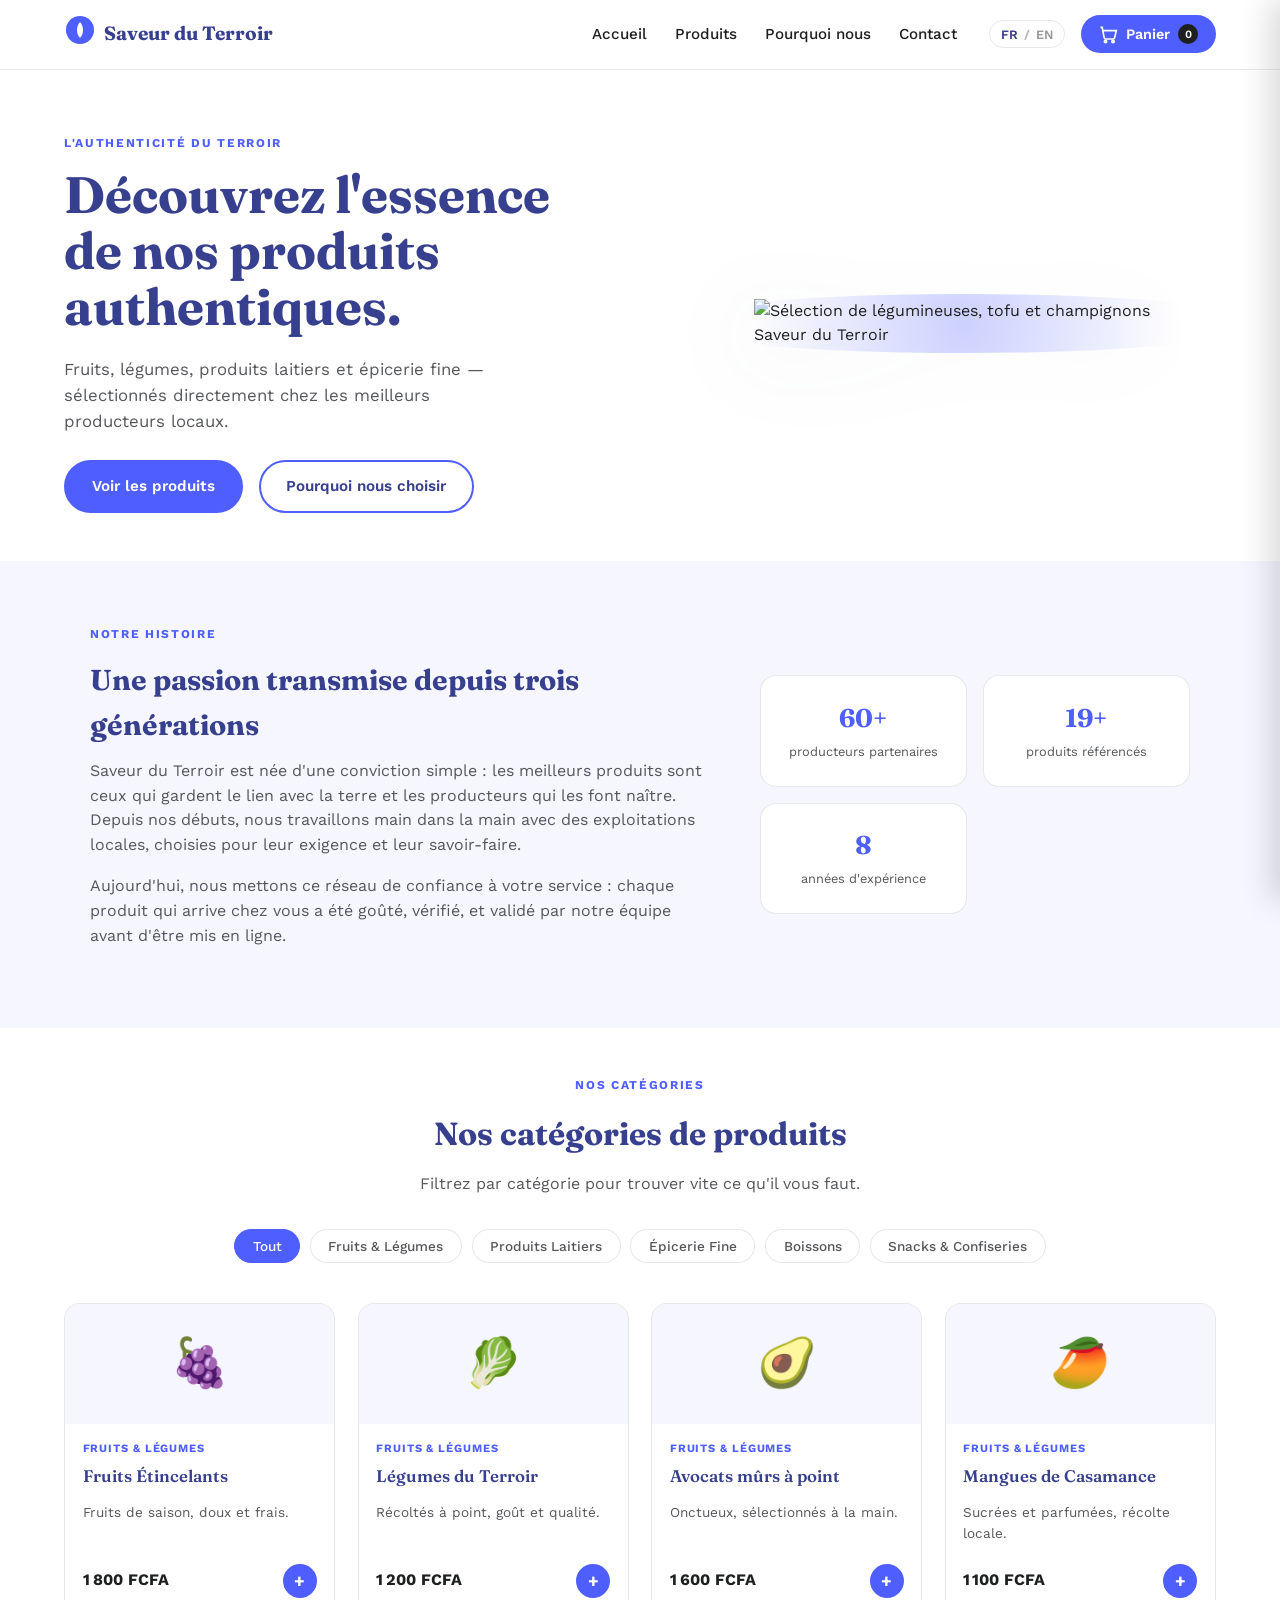
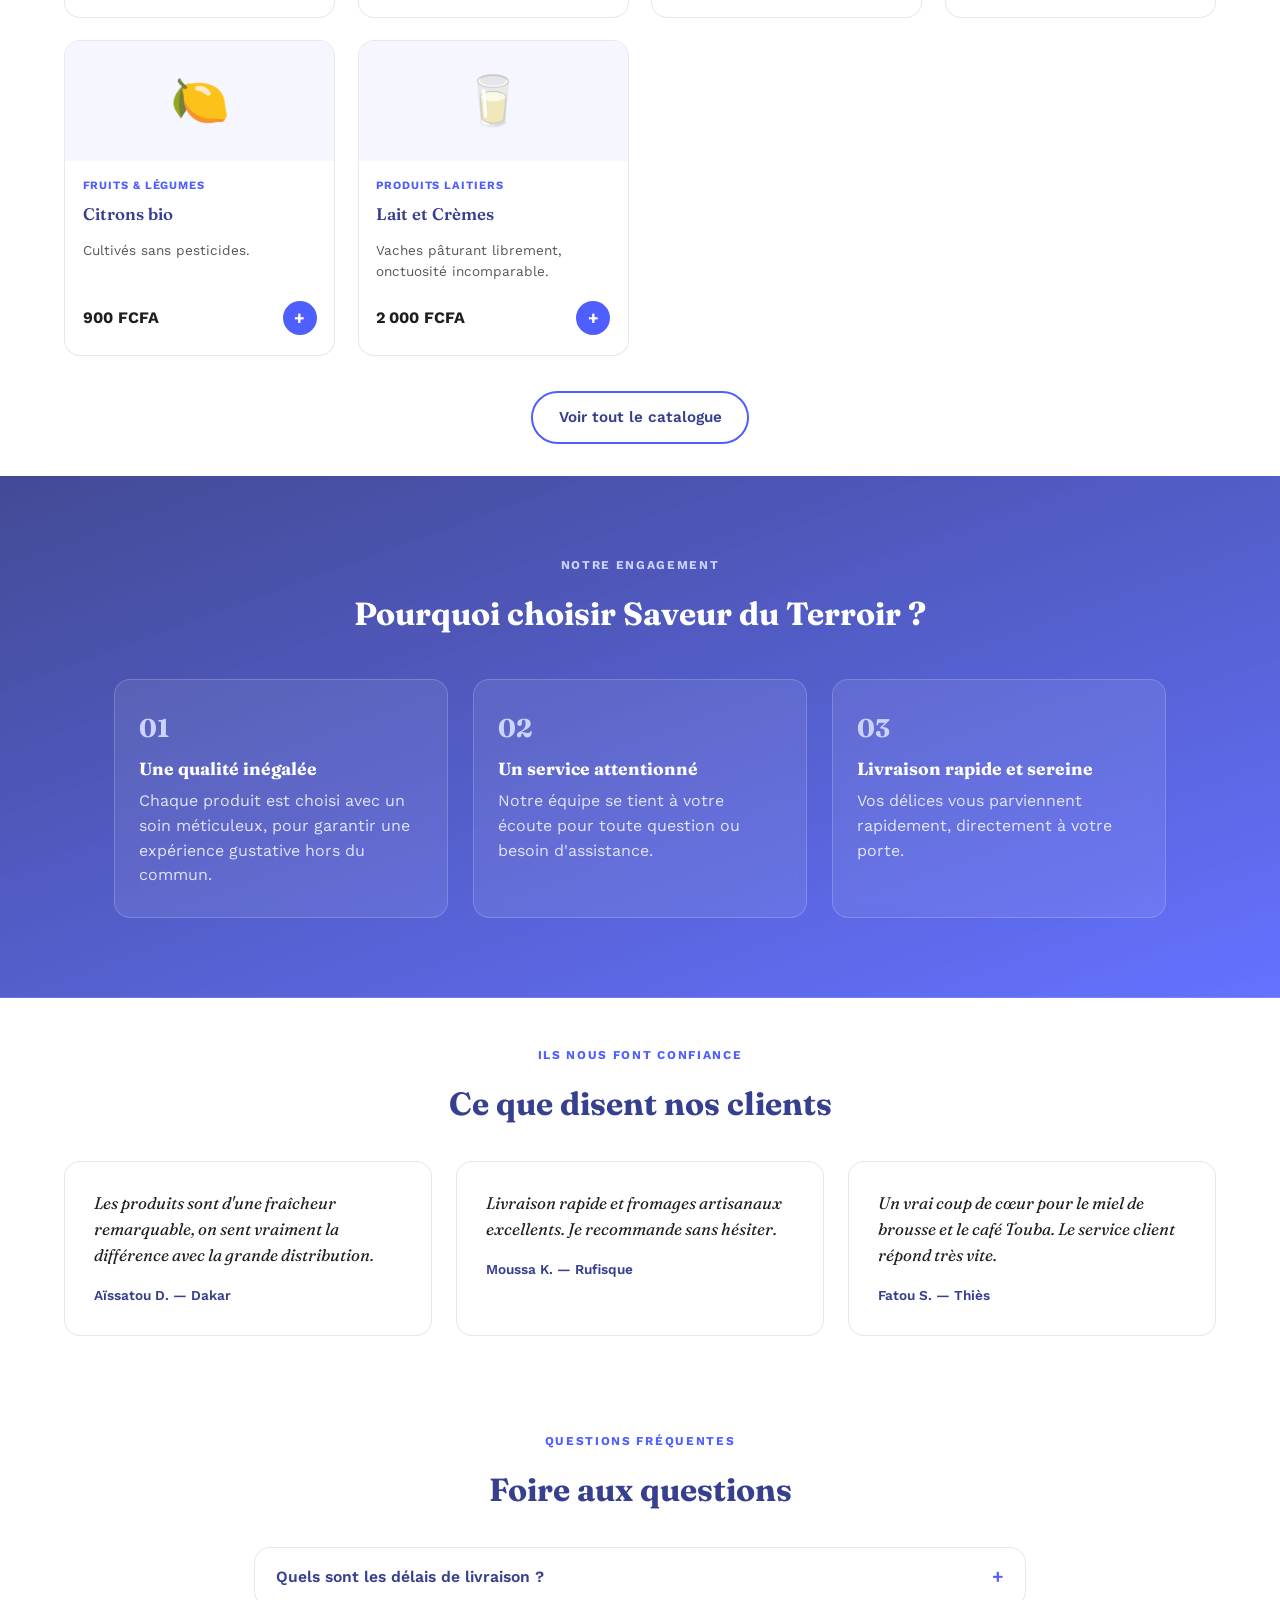
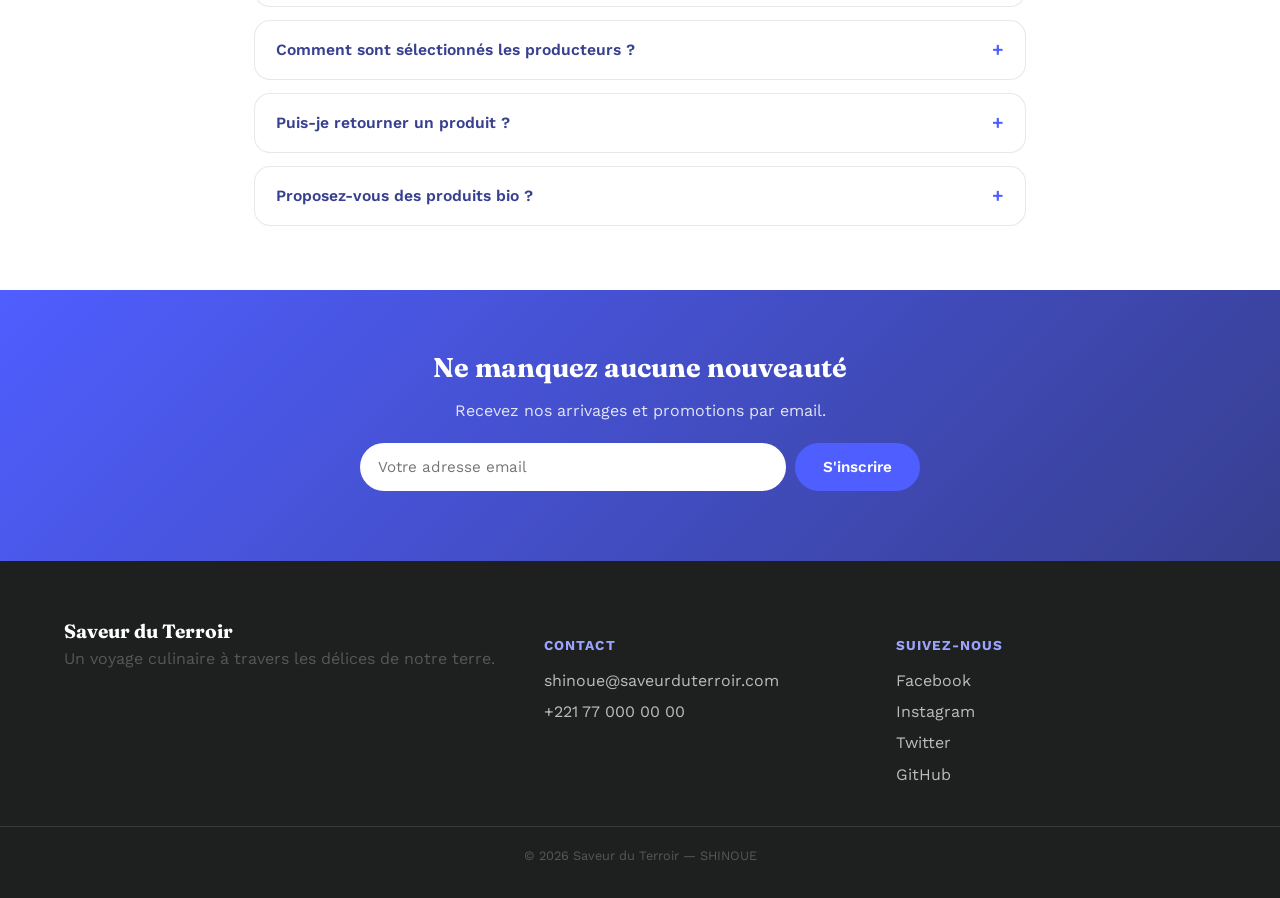
==== index.html @ abf0537a "Add files via upload" ====
<!DOCTYPE html>
<html lang="fr" data-lang="fr">
<head>
<meta charset="UTF-8">
<meta name="viewport" content="width=device-width, initial-scale=1.0">
<title>Saveur du Terroir — Épicerie fine en ligne</title>
<meta name="description" content="Saveur du Terroir : fruits, légumes, produits laitiers et épicerie fine, directement des producteurs locaux.">
<link rel="preconnect" href="https://fonts.googleapis.com">
<link href="https://fonts.googleapis.com/css2?family=Fraunces:ital,opsz,wght@0,9..144,400;0,9..144,600;0,9..144,700;0,9..144,900;1,9..144,500&family=Work+Sans:wght@400;500;600;700&display=swap" rel="stylesheet">
<link rel="stylesheet" href="style.css">
</head>
<body>

<!-- ============ HEADER ============ -->
<header class="site-header" id="siteHeader">
  <div class="header-inner">
    <a href="index.html#top" class="logo">
      <span class="logo-mark" aria-hidden="true">
        <svg viewBox="0 0 48 48" width="32" height="32">
          <circle cx="24" cy="24" r="21" fill="var(--color-primary)"/>
          <path d="M24 12 C30 18 30 30 24 36 C18 30 18 18 24 12 Z" fill="#fff"/>
        </svg>
      </span>
      <span class="logo-text">Saveur du Terroir</span>
    </a>

    <nav class="main-nav" aria-label="Navigation principale">
      <a href="index.html#top" data-i18n="nav.home">Accueil</a>
      <a href="produits.html" data-i18n="nav.products">Produits</a>
      <a href="index.html#pourquoi" data-i18n="nav.why">Pourquoi nous</a>
      <a href="contact.html" data-i18n="nav.contact">Contact</a>
    </nav>

    <div class="header-actions">
      <button class="lang-toggle" id="langToggle" aria-label="Changer de langue">
        <span class="lang-option is-active" data-lang-btn="fr">FR</span>
        <span class="lang-sep">/</span>
        <span class="lang-option" data-lang-btn="en">EN</span>
      </button>
      <button class="cart-button" id="cartButton" aria-haspopup="dialog" aria-controls="cartDrawer">
        <svg viewBox="0 0 24 24" width="20" height="20" fill="none" stroke="currentColor" stroke-width="2">
          <path d="M3 4h2l2.4 12.4a2 2 0 0 0 2 1.6h8.6a2 2 0 0 0 2-1.6L22 8H6"/>
          <circle cx="9" cy="21" r="1.4"/>
          <circle cx="18" cy="21" r="1.4"/>
        </svg>
        <span data-i18n="nav.cart">Panier</span>
        <span class="cart-count" id="cartCount">0</span>
      </button>
    </div>
  </div>
</header>

<!-- ============ HERO ============ -->
<section class="hero" id="top">
  <div class="hero-inner">
    <p class="eyebrow reveal" data-i18n="hero.eyebrow">L'authenticité du terroir</p>
    <h1 class="reveal" data-i18n="hero.title">Découvrez l'essence<br>de nos produits authentiques.</h1>
    <p class="hero-sub reveal" data-i18n="hero.sub">
      Fruits, légumes, produits laitiers et épicerie fine — sélectionnés directement chez les meilleurs producteurs locaux.
    </p>
    <div class="hero-cta reveal">
      <a href="#produits" class="btn btn--primary" data-i18n="hero.cta1">Voir les produits</a>
      <a href="#pourquoi" class="btn btn--ghost" data-i18n="hero.cta2">Pourquoi nous choisir</a>
    </div>
  </div>
  <div class="hero-visual reveal">
    <div class="hero-visual-glow" aria-hidden="true"></div>
    <img src="assets/hero-bg.png" alt="Sélection de légumineuses, tofu et champignons Saveur du Terroir" class="hero-img">
  </div>
</section>

<!-- ============ ABOUT / NOTRE HISTOIRE ============ -->
<section class="about-section">
  <div class="about-inner">
    <div class="about-text reveal">
      <p class="eyebrow" data-i18n="about.eyebrow">Notre histoire</p>
      <h2 data-i18n="about.title">Une passion transmise depuis trois générations</h2>
      <p data-i18n="about.body1">Saveur du Terroir est née d'une conviction simple : les meilleurs produits sont ceux qui gardent le lien avec la terre et les producteurs qui les font naître.</p>
      <p data-i18n="about.body2">Aujourd'hui, nous mettons ce réseau de confiance à votre service : chaque produit qui arrive chez vous a été goûté, vérifié, et validé par notre équipe.</p>
    </div>
    <div class="about-stats reveal">
      <div class="stat-card"><strong>60+</strong><span data-i18n="about.stat1">producteurs partenaires</span></div>
      <div class="stat-card"><strong>19+</strong><span data-i18n="about.stat2">produits référencés</span></div>
      <div class="stat-card"><strong>8</strong><span data-i18n="about.stat3">années d'expérience</span></div>
    </div>
  </div>
</section>

<!-- ============ CATEGORIES / PRODUCTS (aperçu) ============ -->
<section class="products-section" id="produits">
  <div class="section-head reveal">
    <p class="eyebrow" data-i18n="products.eyebrow">Nos catégories</p>
    <h2 data-i18n="products.title">Nos catégories de produits</h2>
    <p data-i18n="products.sub">Filtrez par catégorie pour trouver vite ce qu'il vous faut.</p>
  </div>

  <div class="category-filters reveal" id="categoryFilters" role="tablist" aria-label="Filtrer par catégorie">
    <!-- injected by script.js -->
  </div>

  <div class="product-grid" id="productGrid" data-limit="6">
    <!-- injected by script.js -->
  </div>

  <div class="view-all-wrap reveal">
    <a href="produits.html" class="btn btn--ghost" data-i18n="products.viewall">Voir tout le catalogue</a>
  </div>
</section>

<!-- ============ WHY US (bg image band) ============ -->
<section class="why-section" id="pourquoi">
  <div class="why-overlay"></div>
  <div class="why-inner">
    <p class="eyebrow reveal" data-i18n="why.eyebrow">Notre engagement</p>
    <h2 class="reveal" data-i18n="why.title">Pourquoi choisir Saveur du Terroir&nbsp;?</h2>
    <div class="why-grid">
      <div class="why-card reveal">
        <span class="why-num">01</span>
        <h3 data-i18n="why.card1.title">Une qualité inégalée</h3>
        <p data-i18n="why.card1.body">Chaque produit est choisi avec un soin méticuleux, pour garantir une expérience gustative hors du commun.</p>
      </div>
      <div class="why-card reveal">
        <span class="why-num">02</span>
        <h3 data-i18n="why.card2.title">Un service attentionné</h3>
        <p data-i18n="why.card2.body">Notre équipe se tient à votre écoute pour toute question ou besoin d'assistance.</p>
      </div>
      <div class="why-card reveal">
        <span class="why-num">03</span>
        <h3 data-i18n="why.card3.title">Livraison rapide et sereine</h3>
        <p data-i18n="why.card3.body">Vos délices vous parviennent rapidement, directement à votre porte.</p>
      </div>
    </div>
  </div>
</section>

<!-- ============ TESTIMONIALS ============ -->
<section class="testi-section">
  <div class="section-head reveal">
    <p class="eyebrow" data-i18n="testi.eyebrow">Ils nous font confiance</p>
    <h2 data-i18n="testi.title">Ce que disent nos clients</h2>
  </div>
  <div class="testi-grid">
    <blockquote class="testi-card reveal">
      <p data-i18n="testi.quote1">Les produits sont d'une fraîcheur remarquable, on sent vraiment la différence avec la grande distribution.</p>
      <cite data-i18n="testi.author1">Aïssatou D. — Dakar</cite>
    </blockquote>
    <blockquote class="testi-card reveal">
      <p data-i18n="testi.quote2">Livraison rapide et fromages artisanaux excellents. Je recommande sans hésiter.</p>
      <cite data-i18n="testi.author2">Moussa K. — Rufisque</cite>
    </blockquote>
    <blockquote class="testi-card reveal">
      <p data-i18n="testi.quote3">Un vrai coup de cœur pour le miel de brousse et le café Touba. Le service client répond très vite.</p>
      <cite data-i18n="testi.author3">Fatou S. — Thiès</cite>
    </blockquote>
  </div>
</section>

<!-- ============ FAQ ============ -->
<section class="faq-section">
  <div class="section-head reveal">
    <p class="eyebrow" data-i18n="faq.eyebrow">Questions fréquentes</p>
    <h2 data-i18n="faq.title">Foire aux questions</h2>
  </div>
  <div class="faq-list reveal">
    <div class="faq-item">
      <button class="faq-question"><span data-i18n="faq.q1">Quels sont les délais de livraison ?</span><span class="faq-icon">+</span></button>
      <div class="faq-answer"><p data-i18n="faq.a1">Nous livrons sous 24h à Dakar et sa banlieue, et sous 2 à 4 jours dans le reste du pays.</p></div>
    </div>
    <div class="faq-item">
      <button class="faq-question"><span data-i18n="faq.q2">Comment sont sélectionnés les producteurs ?</span><span class="faq-icon">+</span></button>
      <div class="faq-answer"><p data-i18n="faq.a2">Chaque producteur est visité et évalué par notre équipe avant intégration au catalogue.</p></div>
    </div>
    <div class="faq-item">
      <button class="faq-question"><span data-i18n="faq.q3">Puis-je retourner un produit ?</span><span class="faq-icon">+</span></button>
      <div class="faq-answer"><p data-i18n="faq.a3">Oui, tout produit non conforme ou endommagé à la livraison peut être signalé sous 24h.</p></div>
    </div>
    <div class="faq-item">
      <button class="faq-question"><span data-i18n="faq.q4">Proposez-vous des produits bio ?</span><span class="faq-icon">+</span></button>
      <div class="faq-answer"><p data-i18n="faq.a4">Une partie croissante de notre catalogue est certifiée bio ou cultivée sans pesticides.</p></div>
    </div>
  </div>
</section>

<!-- ============ NEWSLETTER ============ -->
<section class="newsletter-section reveal">
  <div class="newsletter-inner">
    <h2 data-i18n="newsletter.title">Ne manquez aucune nouveauté</h2>
    <p data-i18n="newsletter.sub">Recevez nos arrivages et promotions par email.</p>
    <form class="newsletter-form" id="newsletterForm">
      <input type="email" required placeholder="Votre adresse email" data-i18n-placeholder="newsletter.placeholder">
      <button type="submit" class="btn btn--primary" data-i18n="newsletter.btn">S'inscrire</button>
    </form>
    <p class="form-msg" id="newsletterMsg"></p>
  </div>
</section>

<!-- ============ FOOTER ============ -->
<footer class="site-footer" id="contact">
  <div class="footer-inner">
    <div class="footer-brand">
      <span class="logo-text">Saveur du Terroir</span>
      <p data-i18n="footer.tagline">Un voyage culinaire à travers les délices de notre terre.</p>
    </div>
    <div class="footer-col">
      <h4 data-i18n="footer.contact">Contact</h4>
      <p>shinoue@saveurduterroir.com</p>
      <p>+221 77 000 00 00</p>
    </div>
    <div class="footer-col">
      <h4 data-i18n="footer.follow">Suivez-nous</h4>
      <p><a href="#">Facebook</a></p>
      <p><a href="#">Instagram</a></p>
      <p><a href="#">Twitter</a></p>
      <p><a href="https://github.com/" target="_blank" rel="noopener">GitHub</a></p>
    </div>
  </div>
  <div class="footer-bottom">
    <p>© 2026 Saveur du Terroir — <span> SHINOUE</span></p>
  </div>
</footer>

<!-- ============ CART DRAWER ============ -->
<div class="drawer-overlay" id="drawerOverlay"></div>
<aside class="cart-drawer" id="cartDrawer" role="dialog" aria-label="Panier">
  <div class="cart-drawer-head">
    <h3 data-i18n="cart.title">Votre panier</h3>
    <button class="drawer-close" id="drawerClose" aria-label="Fermer">✕</button>
  </div>
  <div class="cart-items" id="cartItems">
    <!-- injected by script.js -->
  </div>
  <div class="cart-footer">
    <div class="cart-total-row">
      <span data-i18n="cart.total">Total</span>
      <strong id="cartTotal">0 FCFA</strong>
    </div>
    <button class="btn btn--primary btn--full" id="checkoutBtn" data-i18n="cart.checkout">Valider la commande</button>
  </div>
</aside>

<script src="script.js"></script>
</body>
</html>
---- style.css ----
/* =========================================================
   SAVEUR DU TERROIR — design tokens
   Palette (coolors) : https://coolors.co/ffffff-4f5eff-373f8f-1e201f
   ========================================================= */
:root{
  --color-bg:        #FFFFFF;
  --color-surface:   #F5F6FF; /* teinte claire dérivée du bleu, pour alterner les sections */
  --color-primary:   #4F5EFF; /* bleu principal */
  --color-primary-d: #373F8F; /* bleu profond */
  --color-ink:       #1E201F; /* quasi-noir, texte */
  --color-ink-soft:  #55575A;
  --color-line:      rgba(30,32,31,.10);

  --font-display: 'Fraunces', serif;
  --font-body: 'Work Sans', sans-serif;

  --radius: 16px;
  --shadow: 0 12px 32px rgba(55,63,143,.16);
  --ease: cubic-bezier(.22,.61,.36,1);
}

*{ box-sizing:border-box; }
html{ scroll-behavior:smooth; }
body{
  margin:0; font-family:var(--font-body); color:var(--color-ink);
  background:var(--color-bg); line-height:1.55; -webkit-font-smoothing:antialiased;
  overflow-x:hidden;
}
h1,h2,h3{ font-family:var(--font-display); margin:0 0 .4em; color:var(--color-primary-d); }
p{ margin:0 0 1em; color:var(--color-ink-soft); }
a{ color:inherit; }
ul,ol{ margin:0; padding:0; list-style:none; }
button{ font-family:inherit; cursor:pointer; }
img{ max-width:100%; display:block; }

.btn{
  display:inline-flex; align-items:center; justify-content:center;
  padding:.85em 1.7em; border-radius:999px; font-weight:600; text-decoration:none;
  border:2px solid transparent; font-size:.95rem;
  transition: transform .2s var(--ease), box-shadow .2s var(--ease), background .2s var(--ease);
}
.btn--primary{ background:var(--color-primary); color:#fff; }
.btn--primary:hover{ transform:translateY(-3px); box-shadow:var(--shadow); background:var(--color-primary-d); }
.btn--ghost{ border-color:var(--color-primary); color:var(--color-primary-d); }
.btn--ghost:hover{ background:var(--color-primary); color:#fff; transform:translateY(-3px); }
.btn--full{ width:100%; }

/* ---------------- scroll-reveal animation ---------------- */
.reveal{
  opacity:0; transform: translateY(28px);
  transition: opacity .7s var(--ease), transform .7s var(--ease);
}
.reveal.is-visible{ opacity:1; transform:none; }
@media (prefers-reduced-motion: reduce){
  .reveal{ opacity:1; transform:none; transition:none; }
  *{ scroll-behavior:auto !important; }
}

/* =========================== HEADER =========================== */
.site-header{
  position:sticky; top:0; z-index:40;
  background:rgba(255,255,255,.85); backdrop-filter:blur(8px);
  border-bottom:1px solid var(--color-line);
  transition: box-shadow .3s var(--ease);
}
.site-header.is-scrolled{ box-shadow:0 4px 20px rgba(30,32,31,.06); }
.header-inner{ max-width:1200px; margin:0 auto; display:flex; align-items:center; gap:2rem; padding:.9rem 1.5rem; }
.logo{ display:flex; align-items:center; gap:.5rem; text-decoration:none; }
.logo-text{ font-family:var(--font-display); font-weight:700; font-size:1.2rem; color:var(--color-primary-d); }
.main-nav{ display:flex; gap:1.75rem; margin-left:auto; }
.main-nav a{ text-decoration:none; font-weight:500; font-size:.95rem; position:relative; }
.main-nav a::after{
  content:""; position:absolute; left:0; bottom:-4px; width:0; height:2px;
  background:var(--color-primary); transition:width .25s var(--ease);
}
.main-nav a:hover::after{ width:100%; }
.header-actions{ display:flex; align-items:center; gap:1rem; }

.lang-toggle{
  display:flex; align-items:center; gap:.35rem; background:none;
  border:1px solid var(--color-line); border-radius:999px; padding:.35rem .7rem;
  font-size:.8rem; font-weight:600;
}
.lang-option{ opacity:.4; transition:opacity .2s; }
.lang-option.is-active{ opacity:1; color:var(--color-primary-d); }
.lang-sep{ opacity:.3; }

.cart-button{
  display:flex; align-items:center; gap:.5rem; background:var(--color-primary); color:#fff;
  border:none; border-radius:999px; padding:.55rem 1.1rem; font-weight:600; font-size:.9rem;
  transition: transform .2s var(--ease), background .2s var(--ease);
}
.cart-button:hover{ background:var(--color-primary-d); transform:translateY(-2px); }
.cart-count{
  background:var(--color-ink); color:#fff; border-radius:999px; min-width:20px; height:20px;
  display:flex; align-items:center; justify-content:center; font-size:.7rem; padding:0 .3rem;
  transition: transform .2s var(--ease);
}
.cart-count.bump{ transform:scale(1.35); }

/* =========================== HERO =========================== */
.hero{
  max-width:1200px; margin:0 auto;
  display:grid; grid-template-columns:1.1fr .9fr; align-items:center; gap:2rem;
  padding: 4rem 1.5rem 3rem;
}
.eyebrow{
  text-transform:uppercase; letter-spacing:.14em; font-size:.75rem; font-weight:700;
  color:var(--color-primary); margin-bottom:.9rem;
}
.hero h1{ font-size:clamp(2.1rem,4vw,3.2rem); font-weight:700; line-height:1.1; }
.hero-sub{ font-size:1.05rem; max-width:460px; }
.hero-cta{ display:flex; gap:1rem; margin-top:1.6rem; flex-wrap:wrap; }

.hero-visual{ position:relative; display:flex; align-items:center; justify-content:center; }
.hero-visual-glow{
  position:absolute; inset:-10%;
  background: radial-gradient(circle, rgba(79,94,255,.28), transparent 70%);
  border-radius:50%;
  animation: pulseGlow 5s ease-in-out infinite;
}
@keyframes pulseGlow{
  0%,100%{ transform:scale(1); opacity:.9; }
  50%{ transform:scale(1.08); opacity:1; }
}
.hero-img{
  position:relative; z-index:1; width:100%; max-width:420px;
  filter: drop-shadow(0 20px 40px rgba(55,63,143,.28));
  animation: floatImg 6s ease-in-out infinite;
}
@keyframes floatImg{
  0%,100%{ transform:translateY(0); }
  50%{ transform:translateY(-14px); }
}
@media (prefers-reduced-motion: reduce){
  .hero-visual-glow, .hero-img{ animation:none; }
}

@media (max-width:860px){
  .hero{ grid-template-columns:1fr; text-align:center; padding-top:2.5rem; }
  .hero-sub{ margin-inline:auto; }
  .hero-cta{ justify-content:center; }
  .hero-visual{ order:-1; }
  .hero-img{ max-width:260px; }
}

/* =========================== PRODUCTS =========================== */
.products-section{ max-width:1200px; margin:0 auto; padding:3rem 1.5rem 2rem; }
.section-head{ text-align:center; max-width:560px; margin:0 auto 2rem; }
.section-head h2{ font-size:2rem; }

.category-filters{ display:flex; gap:.6rem; flex-wrap:wrap; justify-content:center; margin-bottom:2.5rem; }
.category-chip{
  border:1px solid var(--color-line); background:#fff; padding:.5rem 1.1rem;
  border-radius:999px; font-size:.85rem; font-weight:500; color:var(--color-ink-soft);
  transition: background .2s var(--ease), color .2s var(--ease), transform .2s var(--ease);
}
.category-chip:hover{ transform:translateY(-2px); }
.category-chip.is-active{ background:var(--color-primary); border-color:var(--color-primary); color:#fff; }

.product-grid{ display:grid; grid-template-columns:repeat(auto-fill,minmax(230px,1fr)); gap:1.4rem; }
.product-card{
  background:#fff; border-radius:var(--radius); overflow:hidden; border:1px solid var(--color-line);
  display:flex; flex-direction:column;
  transition: transform .3s var(--ease), box-shadow .3s var(--ease);
  opacity:0; transform:translateY(24px);
  animation: cardIn .6s var(--ease) forwards;
}
@keyframes cardIn{ to{ opacity:1; transform:none; } }
.product-card:hover{ transform:translateY(-6px); box-shadow:var(--shadow); }
.product-thumb{ height:120px; display:flex; align-items:center; justify-content:center; font-size:3rem; background:var(--color-surface); }
.product-body{ padding:1rem 1.1rem 1.2rem; display:flex; flex-direction:column; gap:.4rem; flex:1; }
.product-cat{ font-size:.7rem; text-transform:uppercase; letter-spacing:.08em; color:var(--color-primary); font-weight:700; }
.product-name{ font-family:var(--font-display); font-weight:600; font-size:1.05rem; color:var(--color-primary-d); }
.product-row{ margin-top:auto; display:flex; align-items:center; justify-content:space-between; padding-top:.6rem; }
.product-price{ font-weight:700; color:var(--color-ink); }
.add-btn{
  background:var(--color-primary); border:none; border-radius:999px; width:34px; height:34px;
  font-size:1.1rem; font-weight:700; color:#fff;
  transition: transform .2s var(--ease), background .2s var(--ease);
}
.add-btn:hover{ background:var(--color-primary-d); transform:scale(1.1) rotate(90deg); }

/* =========================== WHY US (image band) =========================== */
.why-section{
  position:relative; color:#fff; overflow:hidden;
  background:
    linear-gradient(160deg, rgba(55,63,143,.94), rgba(79,94,255,.88)),
    url('assets/hero-bg.png');
  background-size: cover, 340px;
  background-position: center, center;
  background-blend-mode: normal, luminosity;
}
.why-overlay{ position:absolute; inset:0; backdrop-filter: blur(0px); }
.why-inner{ position:relative; max-width:1100px; margin:0 auto; padding:5rem 1.5rem; text-align:center; }
.why-section .eyebrow{ color:#CDD3FF; }
.why-section h2{ color:#fff; font-size:2rem; margin-bottom:2.5rem; }
.why-grid{ display:grid; grid-template-columns:repeat(3,1fr); gap:1.6rem; }
.why-card{
  background:rgba(255,255,255,.08); border:1px solid rgba(255,255,255,.18);
  border-radius:var(--radius); padding:1.8rem 1.5rem; text-align:left;
  backdrop-filter: blur(6px);
  transition: transform .3s var(--ease), background .3s var(--ease);
}
.why-card:hover{ transform:translateY(-6px); background:rgba(255,255,255,.14); }
.why-num{ font-family:var(--font-display); font-size:1.6rem; font-weight:700; color:#CDD3FF; }
.why-card h3{ color:#fff; font-size:1.1rem; margin-top:.4rem; }
.why-card p{ color:rgba(255,255,255,.82); margin-bottom:0; }
@media (max-width:860px){ .why-grid{ grid-template-columns:1fr; } }

/* =========================== FOOTER =========================== */
.site-footer{ background:var(--color-ink); color:rgba(255,255,255,.85); }
.footer-inner{ max-width:1200px; margin:0 auto; padding:3.5rem 1.5rem 2rem; display:grid; grid-template-columns:1.4fr 1fr 1fr; gap:2rem; }
.footer-brand .logo-text{ color:#fff; }
.footer-col h4{ color:#9AA3FF; font-size:.85rem; text-transform:uppercase; letter-spacing:.08em; margin-bottom:.8rem; }
.footer-col p{ color:rgba(255,255,255,.7); margin-bottom:.4rem; }
.footer-col a{ text-decoration:none; transition:color .2s; }
.footer-col a:hover{ color:#9AA3FF; }
.footer-bottom{ border-top:1px solid rgba(255,255,255,.12); padding:1.2rem 1.5rem; text-align:center; font-size:.8rem; color:rgba(255,255,255,.5); }
@media (max-width:760px){ .footer-inner{ grid-template-columns:1fr; } }

/* =========================== CART DRAWER =========================== */
.drawer-overlay{ position:fixed; inset:0; background:rgba(30,32,31,.5); opacity:0; pointer-events:none; transition:opacity .3s var(--ease); z-index:60; }
.drawer-overlay.is-open{ opacity:1; pointer-events:auto; }
.cart-drawer{
  position:fixed; top:0; right:0; height:100%; width:min(400px,92vw); background:#fff;
  transform:translateX(100%); transition:transform .35s var(--ease); z-index:70;
  display:flex; flex-direction:column; box-shadow:-10px 0 30px rgba(0,0,0,.15);
}
.cart-drawer.is-open{ transform:translateX(0); }
.cart-drawer-head{ display:flex; align-items:center; justify-content:space-between; padding:1.2rem 1.4rem; background:var(--color-primary); color:#fff; }
.cart-drawer-head h3{ color:#fff; margin:0; }
.drawer-close{ background:none; border:none; color:#fff; font-size:1.1rem; }
.cart-items{ flex:1; overflow-y:auto; padding:1rem 1.4rem; }
.cart-item{ display:flex; gap:.8rem; align-items:center; padding:.7rem 0; border-bottom:1px solid var(--color-line); }
.cart-item .thumb{ font-size:1.6rem; width:40px; text-align:center; }
.cart-item .info{ flex:1; }
.cart-item .name{ font-weight:600; font-size:.9rem; }
.cart-item .qty-controls{ display:flex; align-items:center; gap:.5rem; margin-top:.3rem; }
.cart-item .qty-controls button{ width:24px; height:24px; border-radius:50%; border:1px solid var(--color-line); background:#fff; }
.cart-item .remove{ font-size:.75rem; color:var(--color-primary); background:none; border:none; text-decoration:underline; margin-top:.2rem; }
.cart-empty{ text-align:center; color:var(--color-ink-soft); padding:2rem 0; }
.cart-footer{ padding:1.2rem 1.4rem; border-top:1px solid var(--color-line); background:var(--color-surface); }
.cart-total-row{ display:flex; justify-content:space-between; margin-bottom:1rem; font-size:1.05rem; }

/* =========================== ABOUT / NOTRE HISTOIRE =========================== */
.about-section{ background:var(--color-surface); padding:4rem 1.5rem; }
.about-inner{ max-width:1100px; margin:0 auto; display:grid; grid-template-columns:1.3fr .9fr; gap:3rem; align-items:center; }
.about-text h2{ font-size:1.8rem; }
.about-stats{ display:grid; grid-template-columns:1fr 1fr; gap:1rem; }
.stat-card{
  background:#fff; border:1px solid var(--color-line); border-radius:var(--radius);
  padding:1.4rem 1rem; text-align:center;
  transition: transform .3s var(--ease);
}
.stat-card:hover{ transform:translateY(-4px); }
.stat-card strong{ display:block; font-family:var(--font-display); font-size:1.6rem; color:var(--color-primary); }
.stat-card span{ font-size:.8rem; color:var(--color-ink-soft); }
@media (max-width:860px){ .about-inner{ grid-template-columns:1fr; } .about-stats{ grid-template-columns:repeat(3,1fr); } }

/* View-all link under featured products */
.view-all-wrap{ text-align:center; margin-top:2.2rem; }

/* =========================== TESTIMONIALS =========================== */
.testi-section{ max-width:1200px; margin:0 auto; padding:3rem 1.5rem; }
.testi-grid{ display:grid; grid-template-columns:repeat(3,1fr); gap:1.5rem; }
.testi-card{
  background:#fff; border:1px solid var(--color-line); border-radius:var(--radius);
  padding:1.8rem; margin:0; position:relative;
  transition: transform .3s var(--ease), box-shadow .3s var(--ease);
}
.testi-card:hover{ transform:translateY(-6px); box-shadow:var(--shadow); }
.testi-card p{ font-family:var(--font-display); font-style:italic; color:var(--color-ink); font-size:1.05rem; }
.testi-card cite{ display:block; font-style:normal; font-weight:600; color:var(--color-primary-d); font-size:.85rem; }
@media (max-width:860px){ .testi-grid{ grid-template-columns:1fr; } }

/* =========================== FAQ =========================== */
.faq-section{ max-width:820px; margin:0 auto; padding:3rem 1.5rem 4rem; }
.faq-list{ display:flex; flex-direction:column; gap:.8rem; }
.faq-item{ border:1px solid var(--color-line); border-radius:var(--radius); overflow:hidden; background:#fff; }
.faq-question{
  width:100%; text-align:left; background:none; border:none; padding:1.1rem 1.3rem;
  display:flex; align-items:center; justify-content:space-between; font-weight:600; font-size:.98rem; color:var(--color-primary-d);
}
.faq-icon{ transition: transform .3s var(--ease); color:var(--color-primary); font-size:1.2rem; }
.faq-item.is-open .faq-icon{ transform:rotate(45deg); }
.faq-answer{ max-height:0; overflow:hidden; transition: max-height .3s var(--ease); padding:0 1.3rem; }
.faq-item.is-open .faq-answer{ max-height:200px; padding-bottom:1.1rem; }
.faq-answer p{ margin:0; font-size:.92rem; }

/* =========================== NEWSLETTER =========================== */
.newsletter-section{
  background: linear-gradient(135deg, var(--color-primary), var(--color-primary-d));
  color:#fff; text-align:center; padding:3.5rem 1.5rem;
}
.newsletter-inner{ max-width:560px; margin:0 auto; }
.newsletter-section h2{ color:#fff; font-size:1.7rem; }
.newsletter-section p{ color:rgba(255,255,255,.85); }
.newsletter-form{ display:flex; gap:.6rem; flex-wrap:wrap; justify-content:center; margin-top:1.2rem; }
.newsletter-form input{
  flex:1; min-width:220px; padding:.8rem 1.1rem; border-radius:999px; border:none; font-size:.95rem; font-family:inherit;
}
.newsletter-form input:focus{ outline:3px solid rgba(255,255,255,.5); }
.form-msg{ margin-top:.9rem; font-size:.85rem; font-weight:600; color:#fff; opacity:0; transition:opacity .3s var(--ease); }
.form-msg.is-visible{ opacity:1; }

/* =========================== PAGE BANNER (produits / contact) =========================== */
.page-banner{
  background: linear-gradient(160deg, var(--color-primary-d), var(--color-primary));
  color:#fff; padding:4rem 1.5rem 3rem; text-align:center;
}
.page-banner-inner{ max-width:640px; margin:0 auto; }
.page-banner h1{ color:#fff; font-size:clamp(1.9rem,3.6vw,2.6rem); }
.page-banner .eyebrow{ color:#CDD3FF; }
.page-banner p{ color:rgba(255,255,255,.85); margin-bottom:0; }

/* =========================== CONTACT PAGE =========================== */
.contact-section{ max-width:1100px; margin:0 auto; padding:3.5rem 1.5rem; }
.contact-grid{ display:grid; grid-template-columns:1.4fr 1fr; gap:2.5rem; }
.contact-form{ display:flex; flex-direction:column; gap:1rem; }
.contact-form label{ display:flex; flex-direction:column; gap:.4rem; font-size:.85rem; font-weight:600; color:var(--color-ink); }
.contact-form input, .contact-form textarea{
  border:1px solid var(--color-line); border-radius:10px; padding:.75rem .9rem; font-family:inherit; font-size:.95rem;
  transition: border-color .2s var(--ease);
}
.contact-form input:focus, .contact-form textarea:focus{ outline:none; border-color:var(--color-primary); }
.contact-form button{ align-self:flex-start; margin-top:.4rem; }
.contact-form .form-msg{ color:var(--color-primary-d); opacity:0; }
.contact-form .form-msg.is-visible{ opacity:1; }

.contact-info{ background:var(--color-surface); border-radius:var(--radius); padding:2rem; height:fit-content; }
.info-list{ display:flex; flex-direction:column; gap:1.4rem; margin-top:1rem; }
.info-list li{ display:flex; flex-direction:column; gap:.15rem; }
.info-list strong{ color:var(--color-primary-d); font-size:.85rem; text-transform:uppercase; letter-spacing:.05em; }
.info-list span{ color:var(--color-ink-soft); font-size:.92rem; }
@media (max-width:860px){ .contact-grid{ grid-template-columns:1fr; } }

/* Focus visibility */
a:focus-visible, button:focus-visible{ outline:3px solid var(--color-primary); outline-offset:2px; }
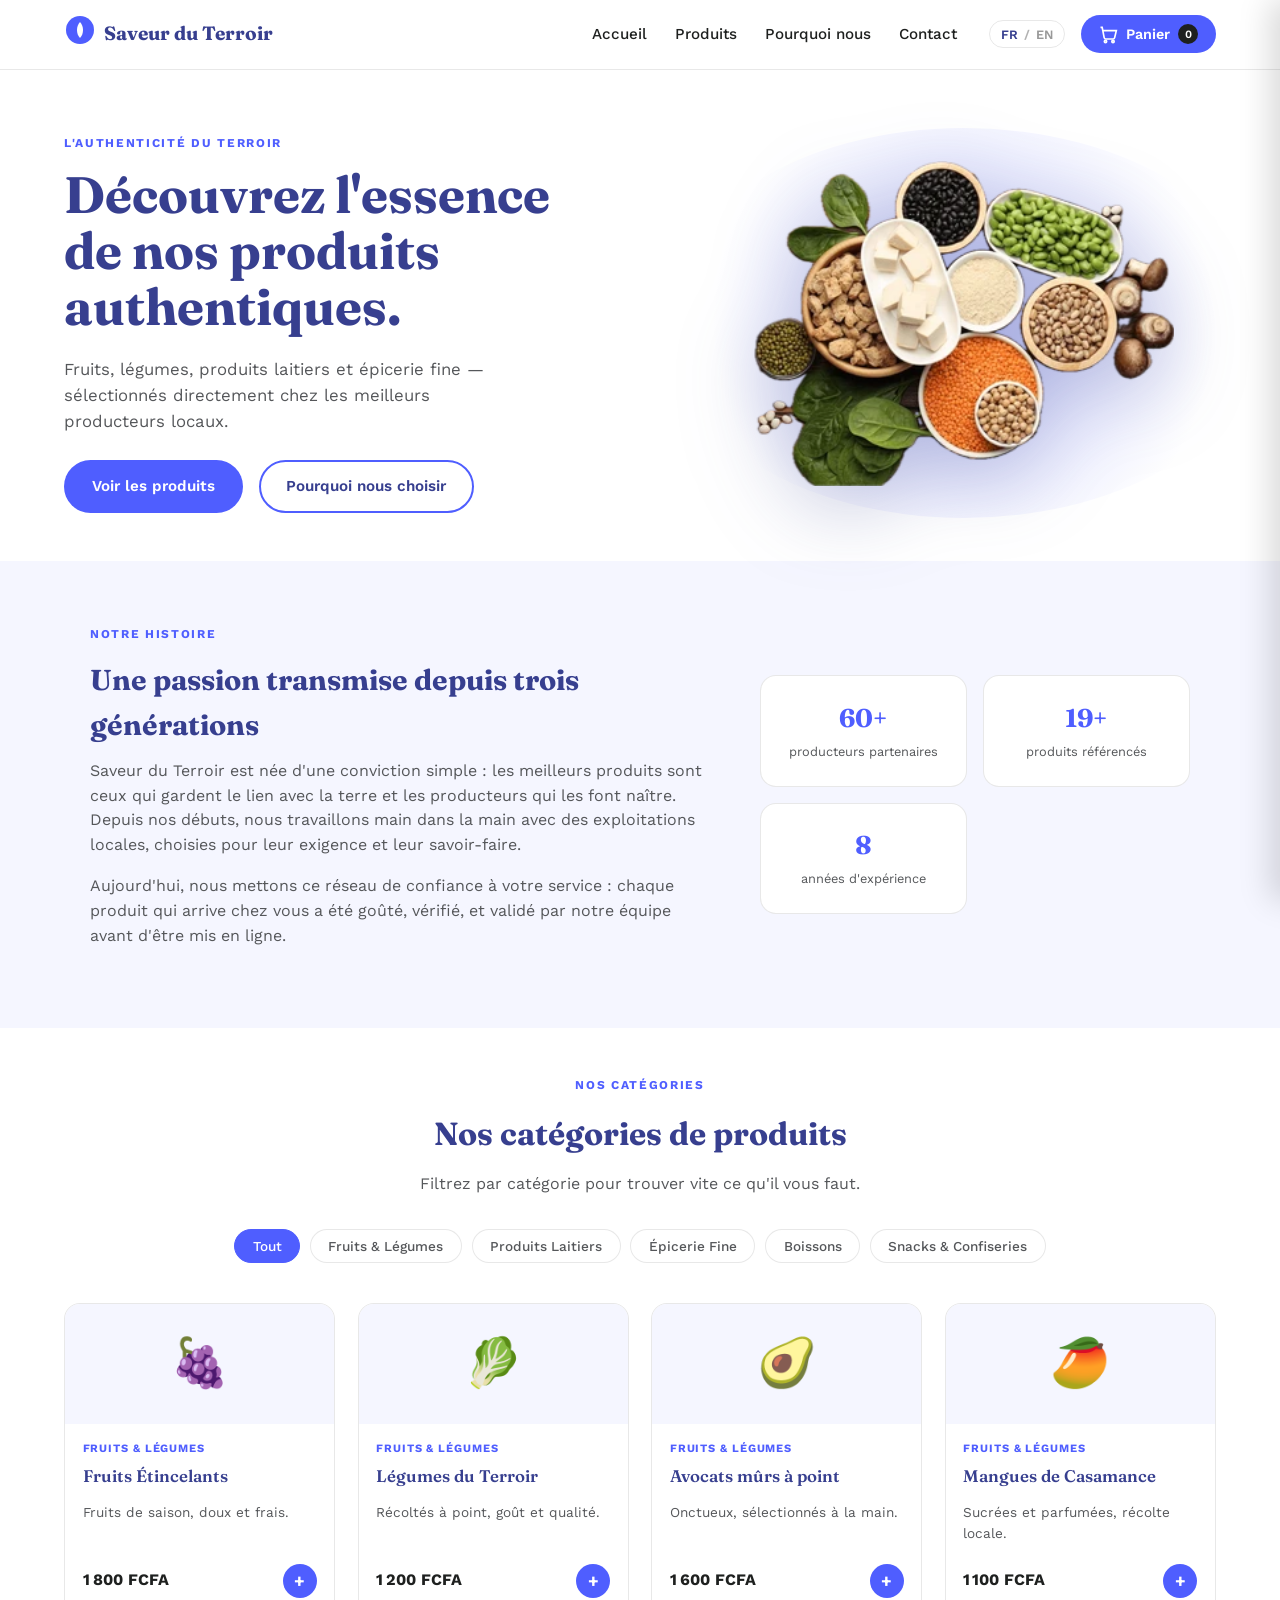
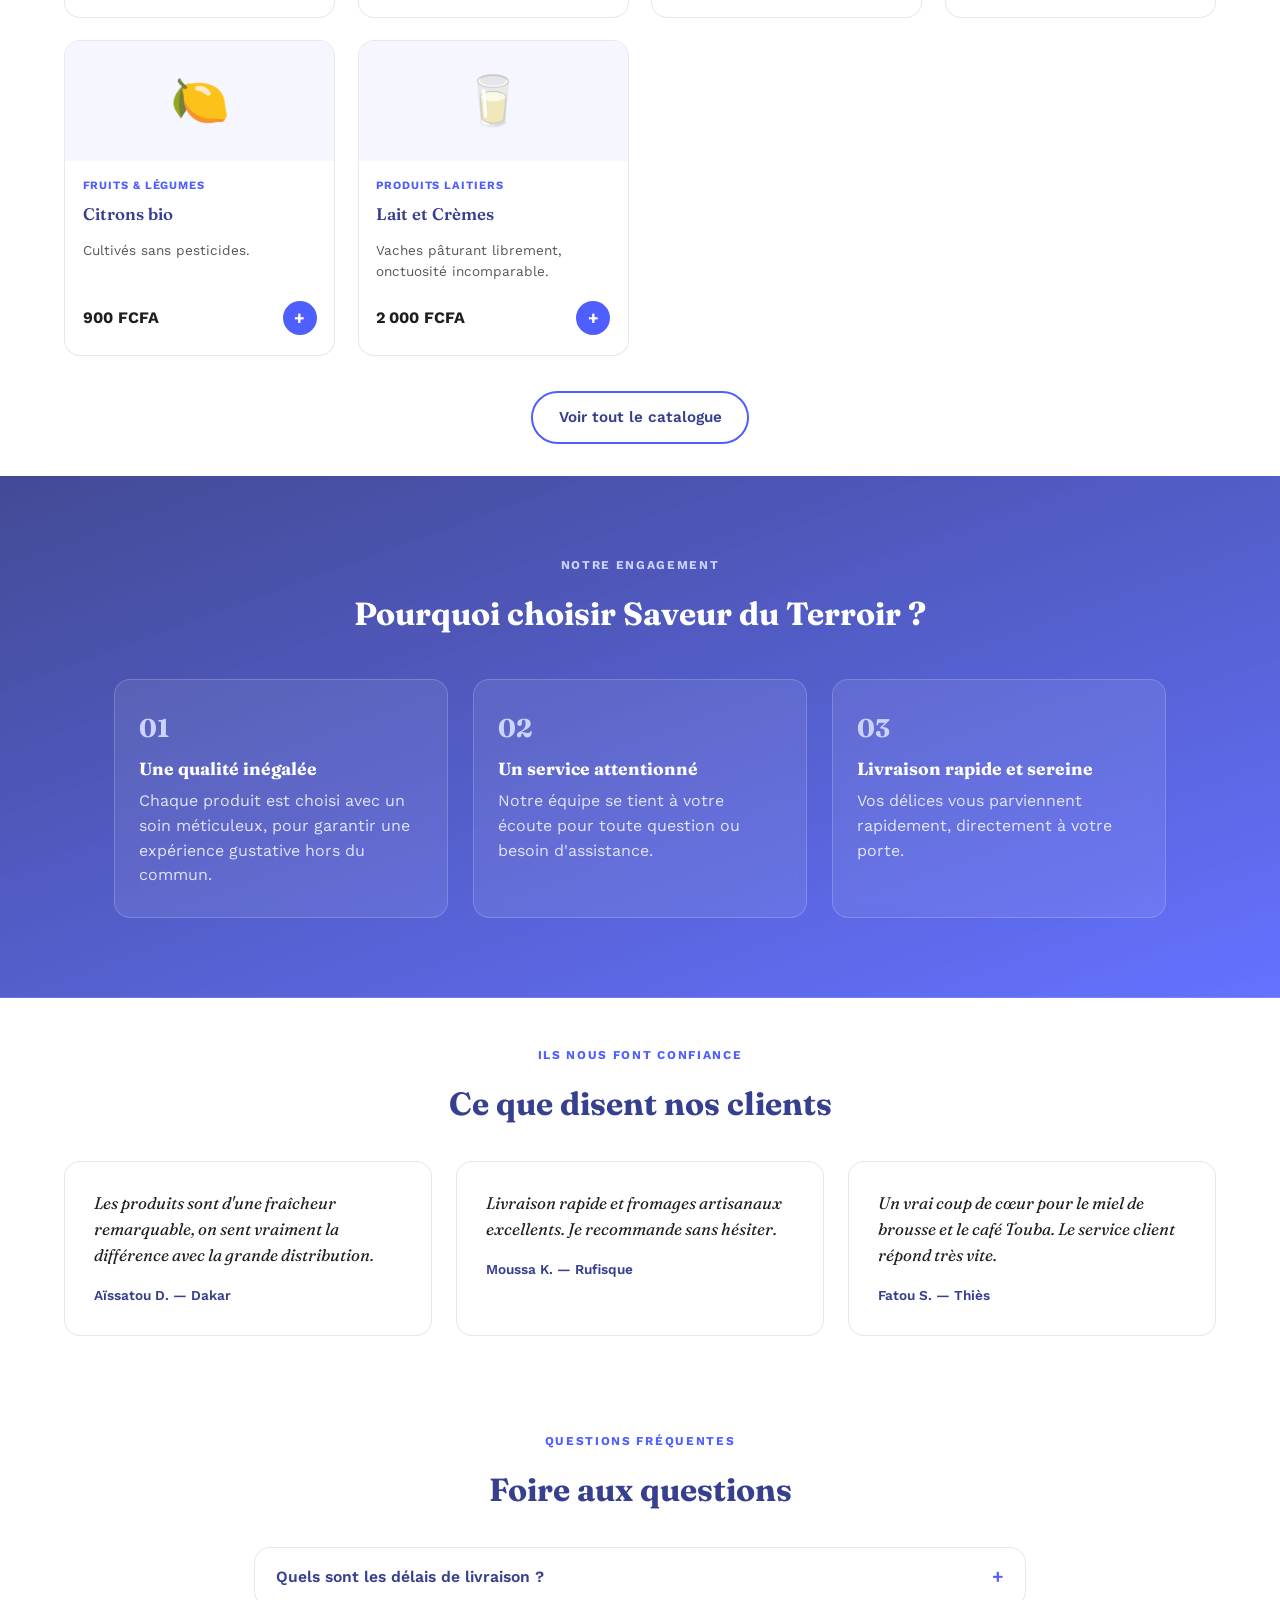
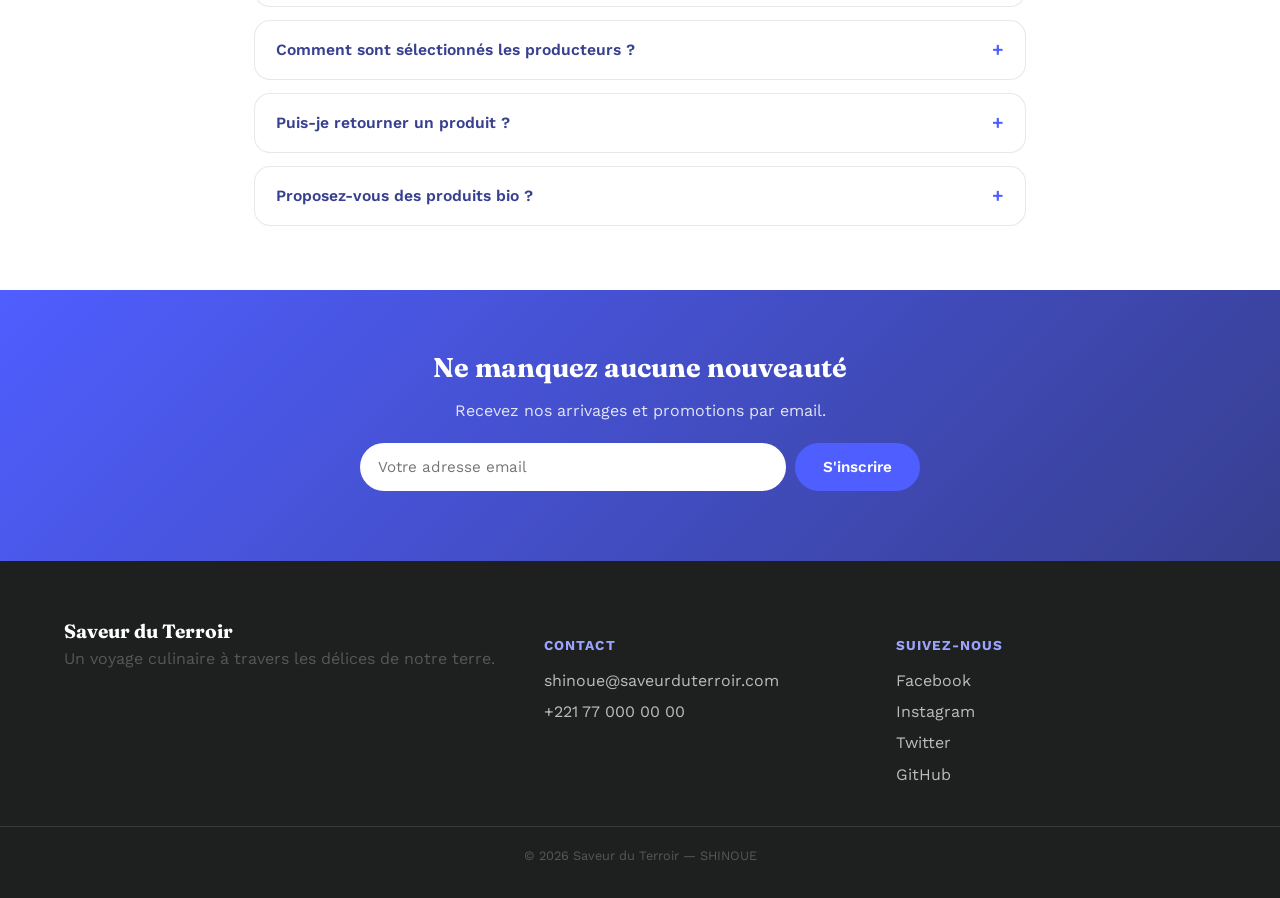
==== commit c0f44f58: "Update index.html" ====
--- a/index.html
+++ b/index.html
@@ -65,7 +65,7 @@
   </div>
   <div class="hero-visual reveal">
     <div class="hero-visual-glow" aria-hidden="true"></div>
-    <img src="assets/hero-bg.png" alt="Sélection de légumineuses, tofu et champignons Saveur du Terroir" class="hero-img">
+    <img src="hero-bg.png" alt="Sélection de légumineuses, tofu et champignons Saveur du Terroir" class="hero-img">
   </div>
 </section>
 
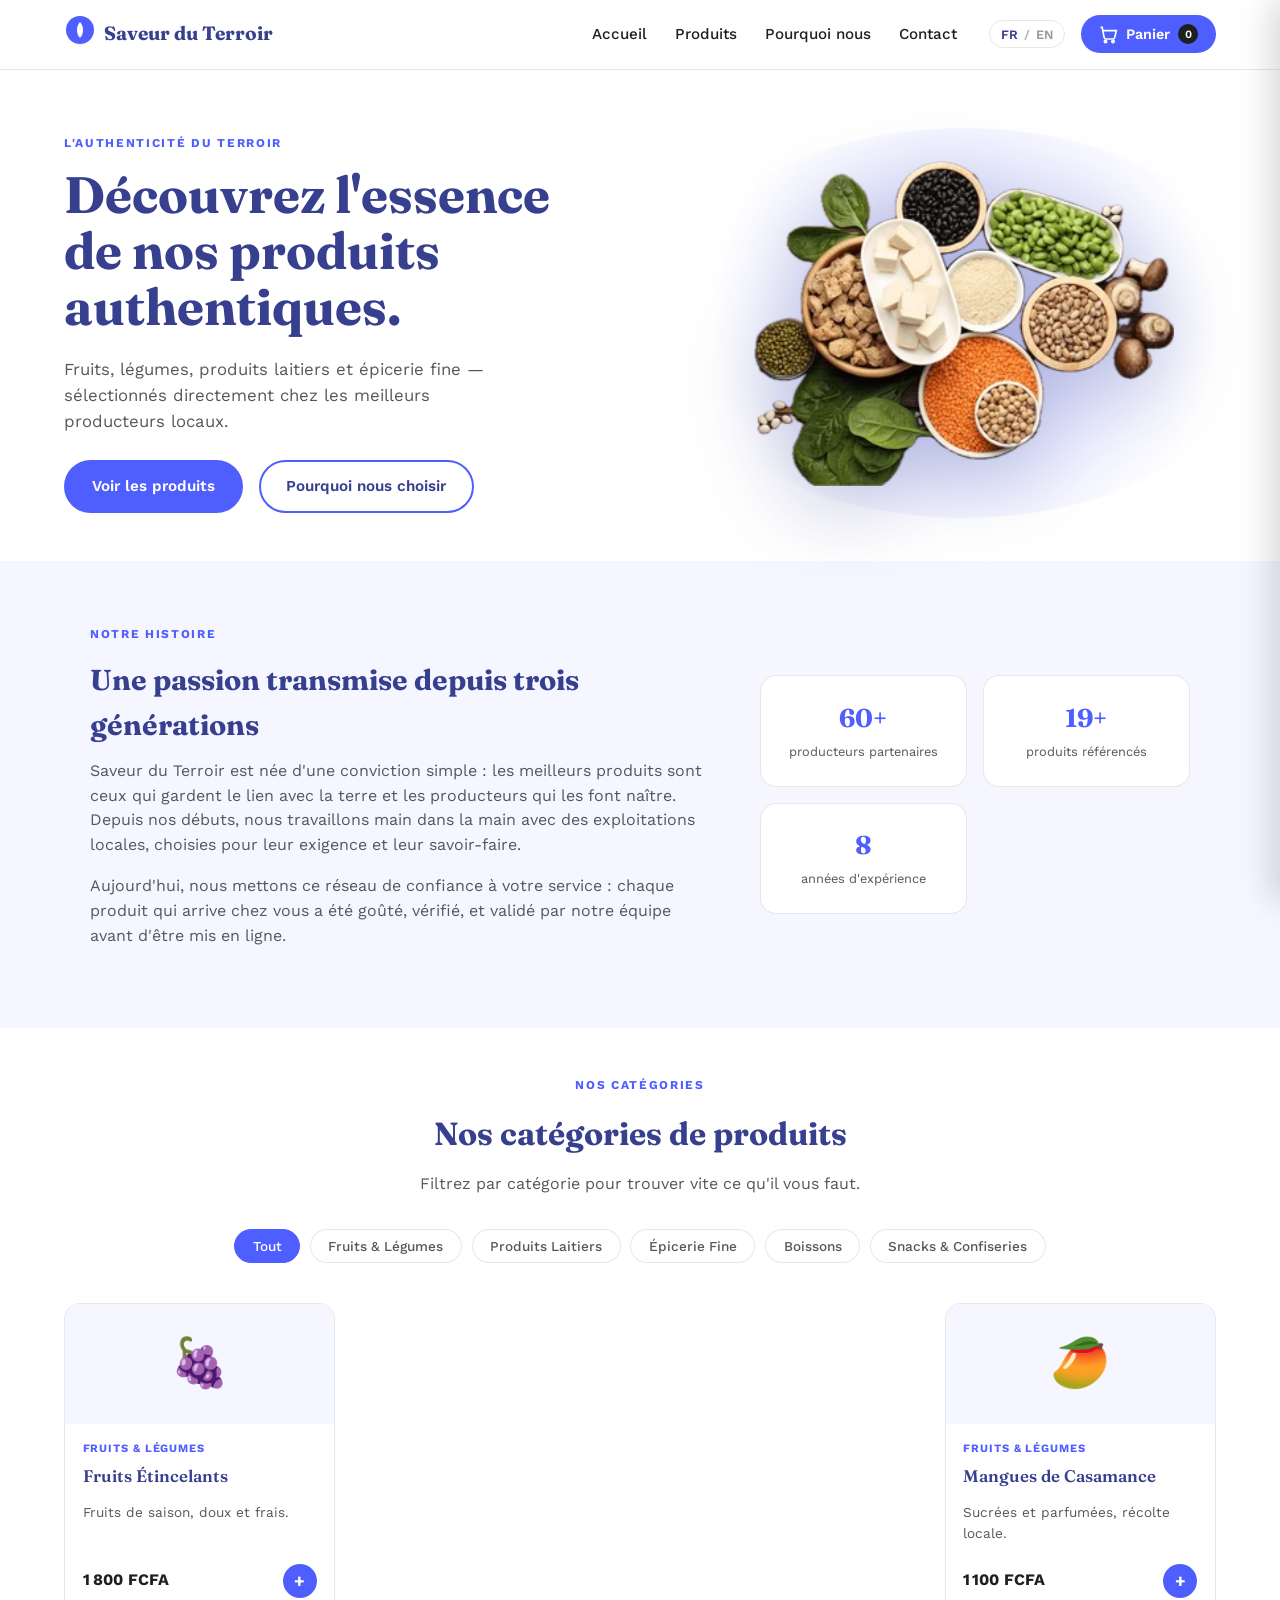
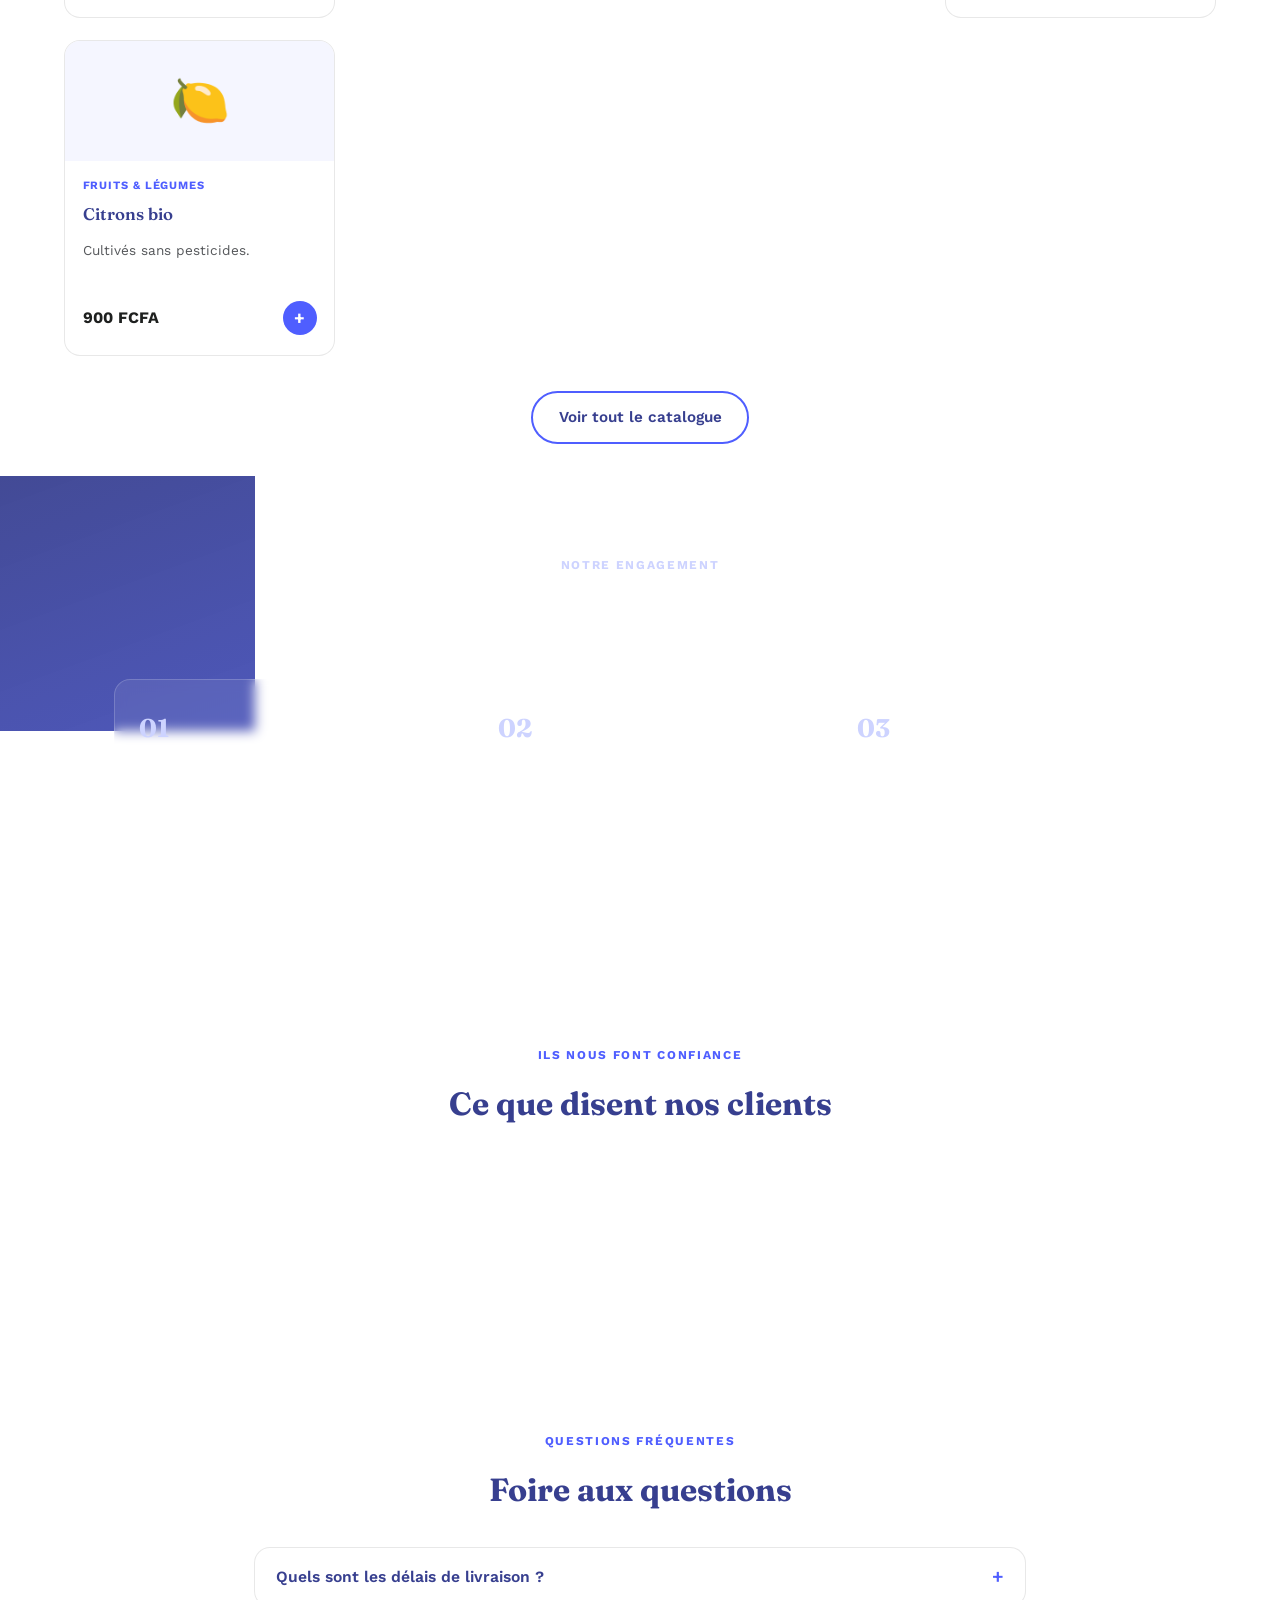
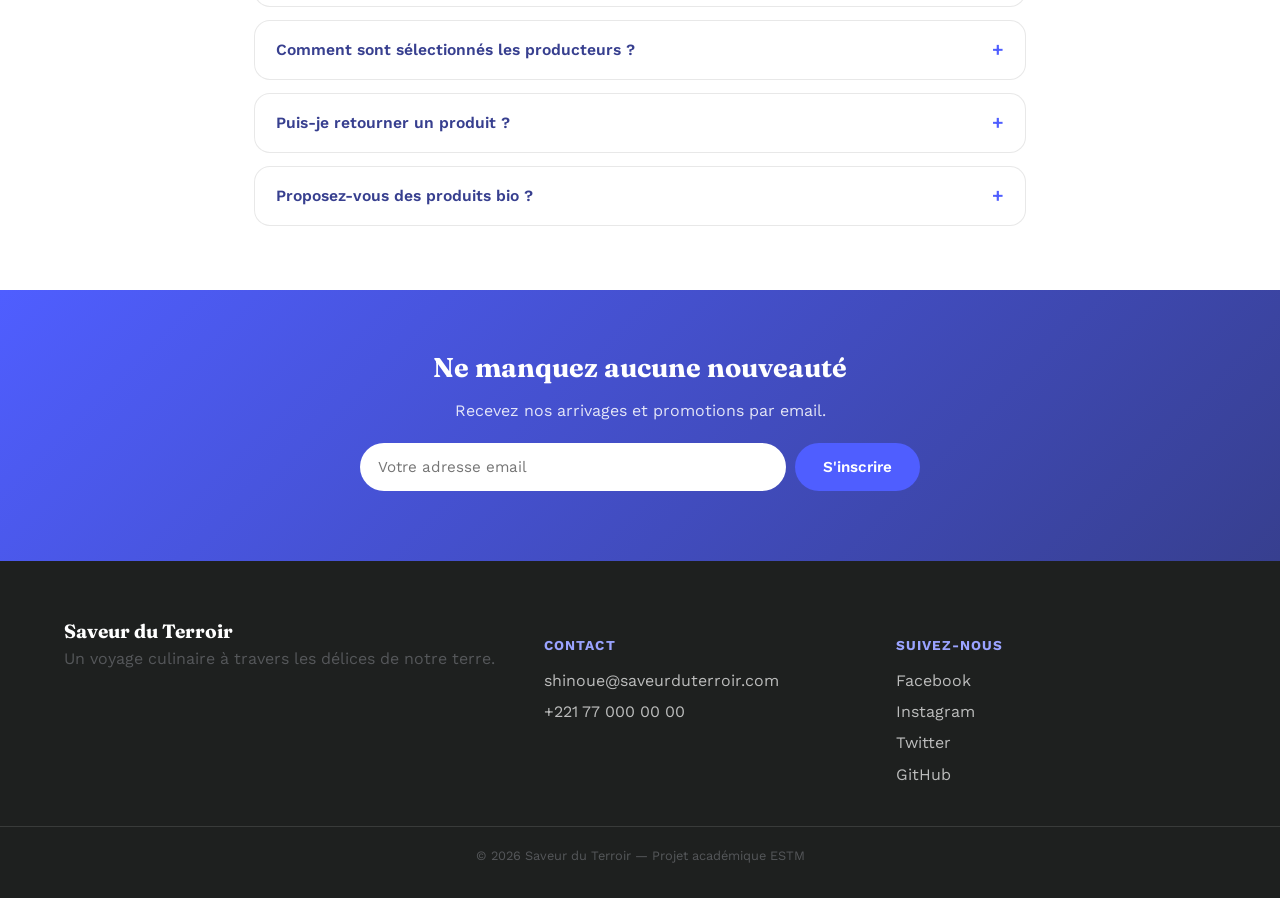
==== commit 9d4f38c7: "Update index.html" ====
--- a/index.html
+++ b/index.html
@@ -211,11 +211,11 @@
       <p><a href="#">Facebook</a></p>
       <p><a href="#">Instagram</a></p>
       <p><a href="#">Twitter</a></p>
-      <p><a href="https://github.com/" target="_blank" rel="noopener">GitHub</a></p>
+      <p><a href="https://github.com/Shinoue-debug" target="_blank" rel="noopener">GitHub</a></p>
     </div>
   </div>
   <div class="footer-bottom">
-    <p>© 2026 Saveur du Terroir — <span> SHINOUE</span></p>
+    <p>© 2026 Saveur du Terroir — <span data-i18n="footer.school">SHINOUE</span></p>
   </div>
 </footer>
 
@@ -229,6 +229,34 @@
   <div class="cart-items" id="cartItems">
     <!-- injected by script.js -->
   </div>
+  <div class="checkout-form-wrap" id="checkoutFormWrap" hidden>
+    <form id="checkoutForm">
+      <label>
+        <span data-i18n="checkout.form.name">Nom complet</span>
+        <input type="text" id="checkoutName" required>
+      </label>
+      <label>
+        <span data-i18n="checkout.form.phone">Téléphone</span>
+        <input type="tel" id="checkoutPhone" required>
+      </label>
+      <label>
+        <span data-i18n="checkout.form.address">Adresse de livraison</span>
+        <input type="text" id="checkoutAddress" required>
+      </label>
+      <label>
+        <span data-i18n="checkout.form.city">Quartier / Ville</span>
+        <input type="text" id="checkoutCity" required>
+      </label>
+      <label>
+        <span data-i18n="checkout.form.note">Note pour le livreur (optionnel)</span>
+        <textarea id="checkoutNote" rows="2"></textarea>
+      </label>
+      <div class="checkout-form-actions">
+        <button type="button" class="btn btn--ghost" id="backToCart" data-i18n="checkout.form.back">Retour au panier</button>
+        <button type="submit" class="btn btn--primary" data-i18n="checkout.form.submit">Confirmer la commande</button>
+      </div>
+    </form>
+  </div>
   <div class="cart-footer">
     <div class="cart-total-row">
       <span data-i18n="cart.total">Total</span>
@@ -241,3 +269,4 @@
 <script src="script.js"></script>
 </body>
 </html>
+
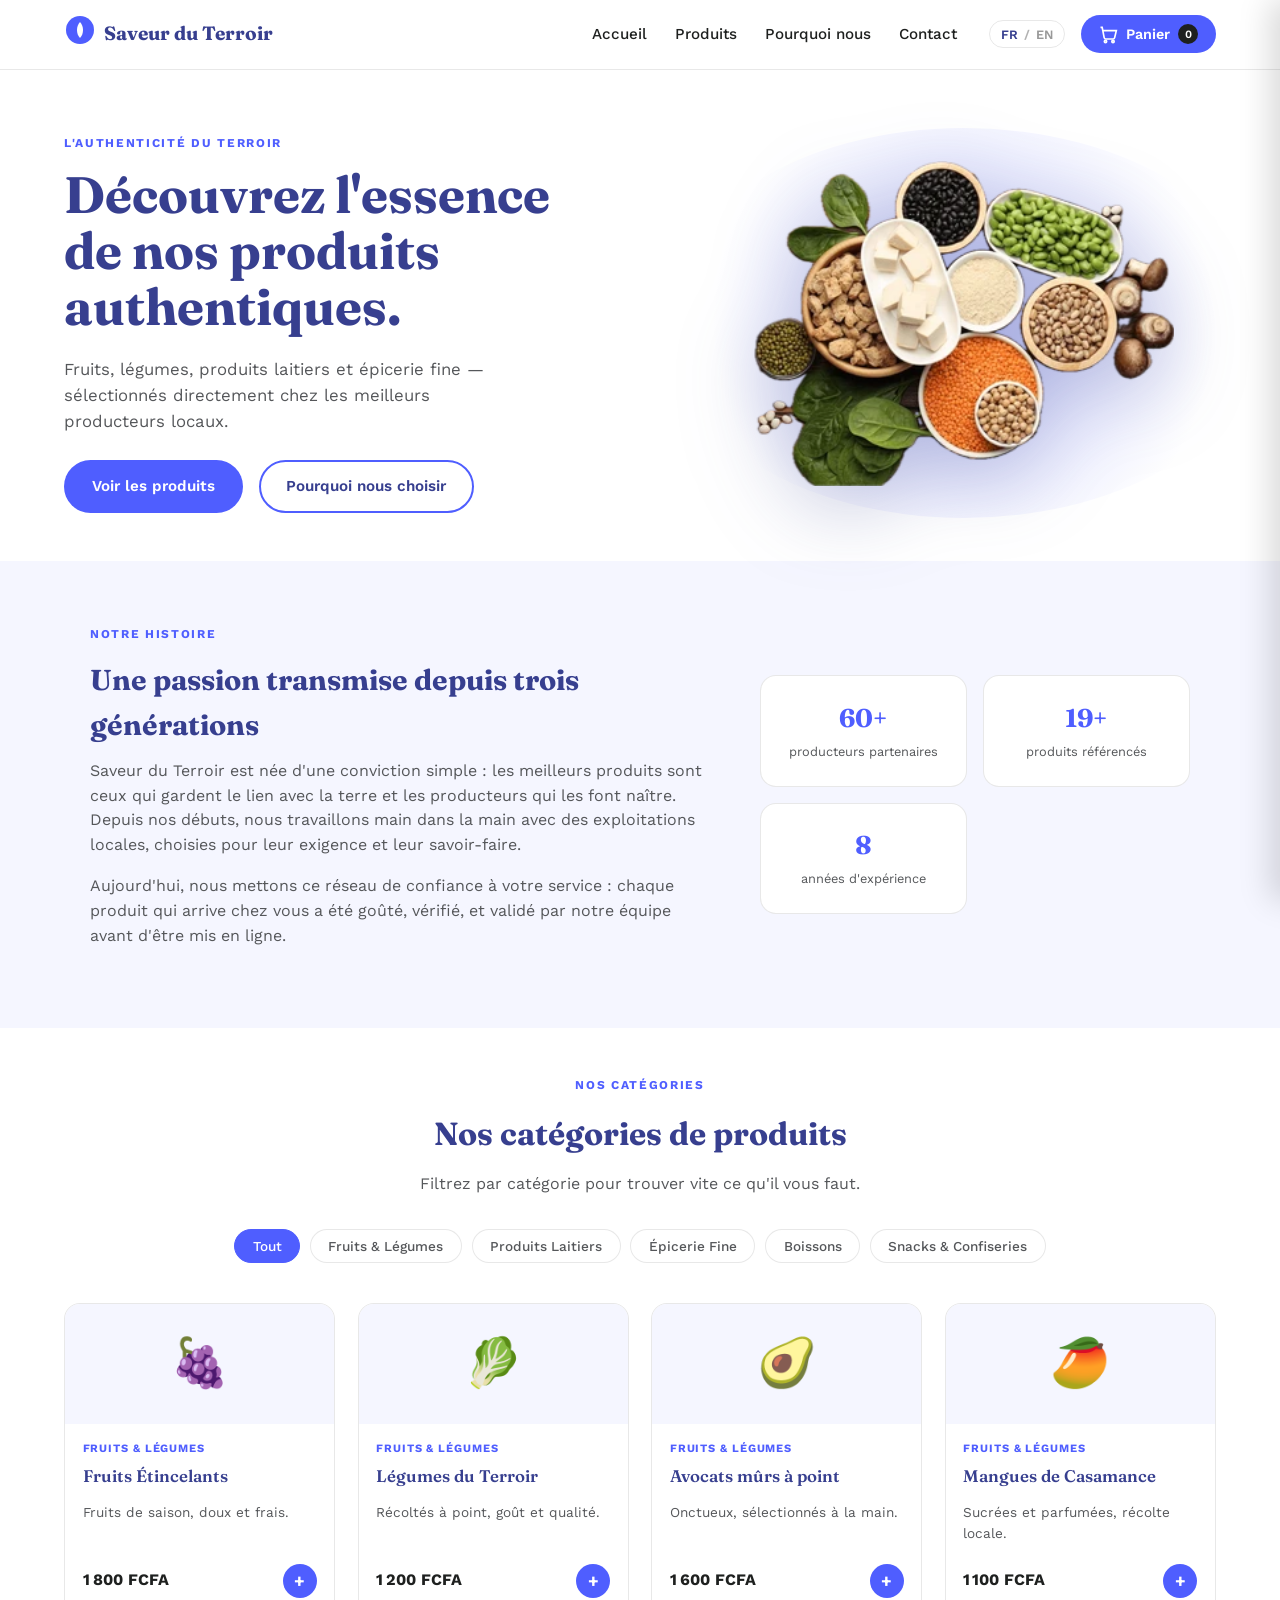
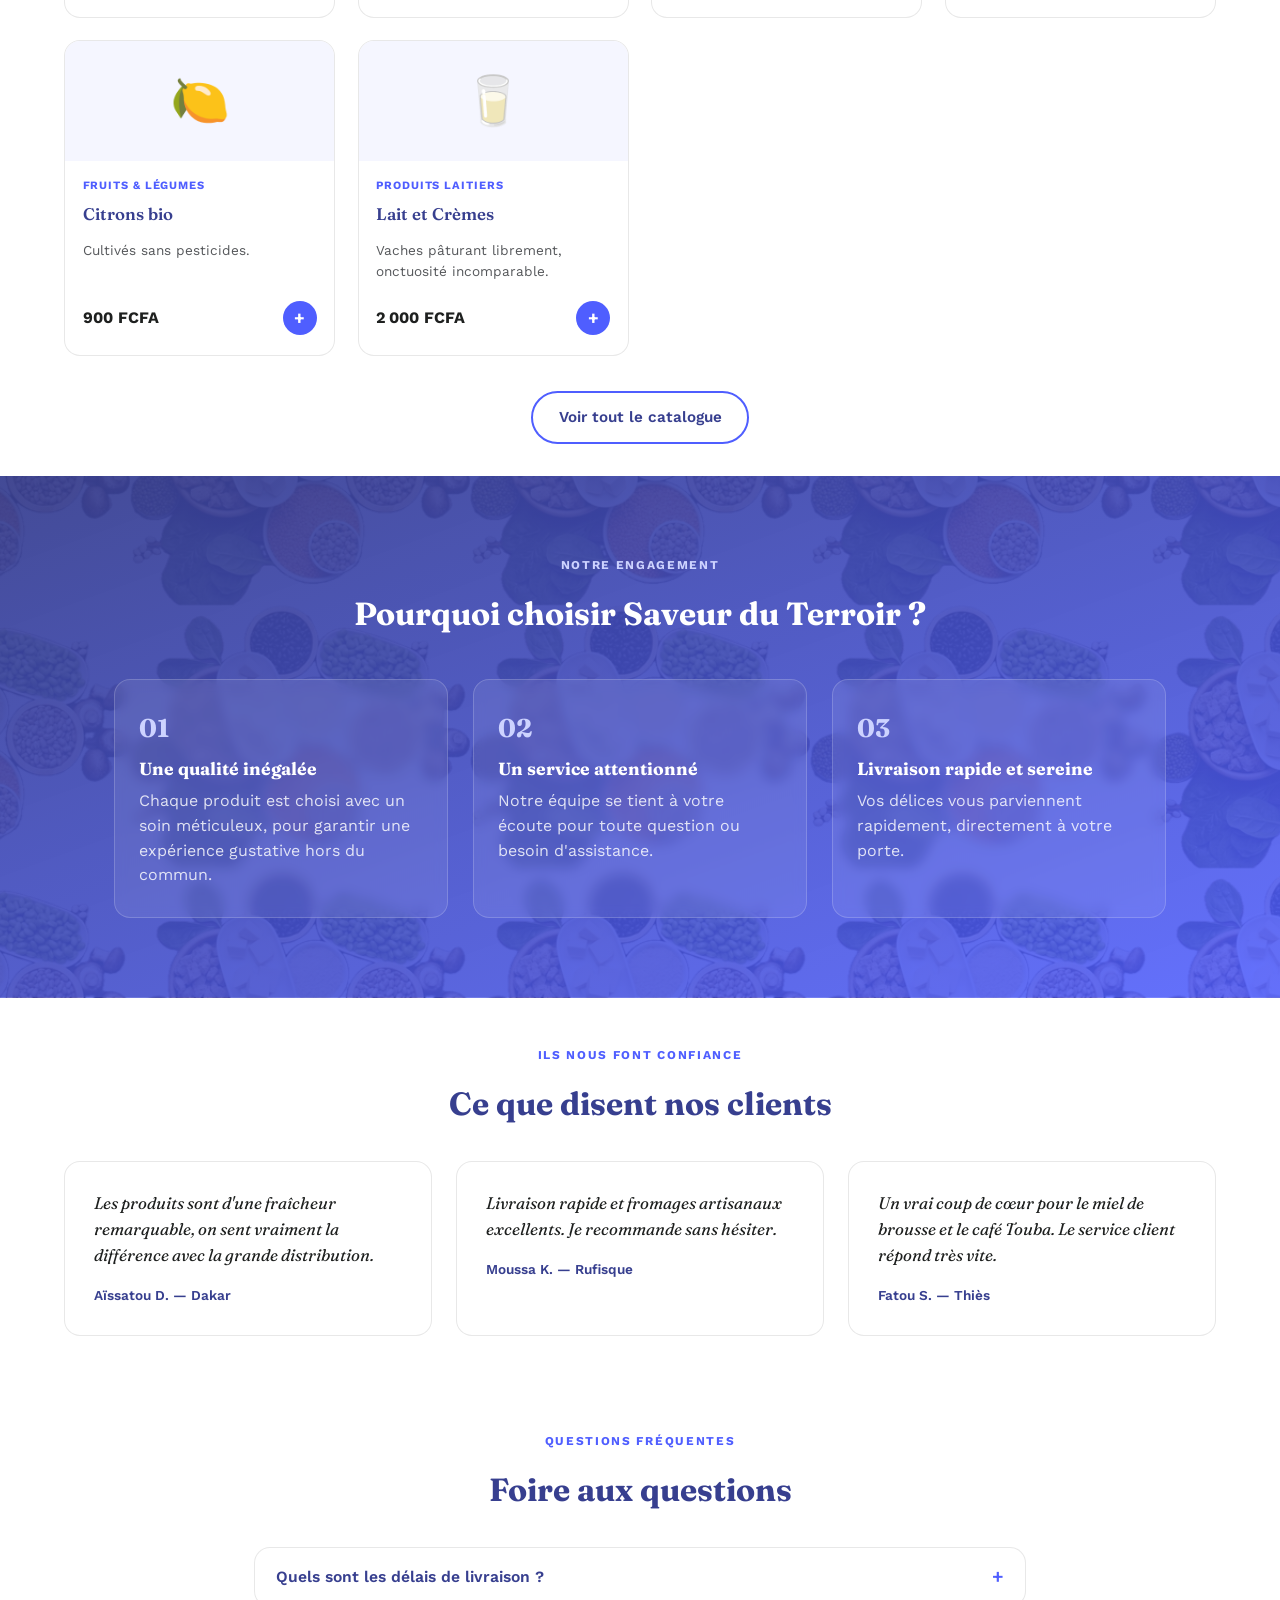
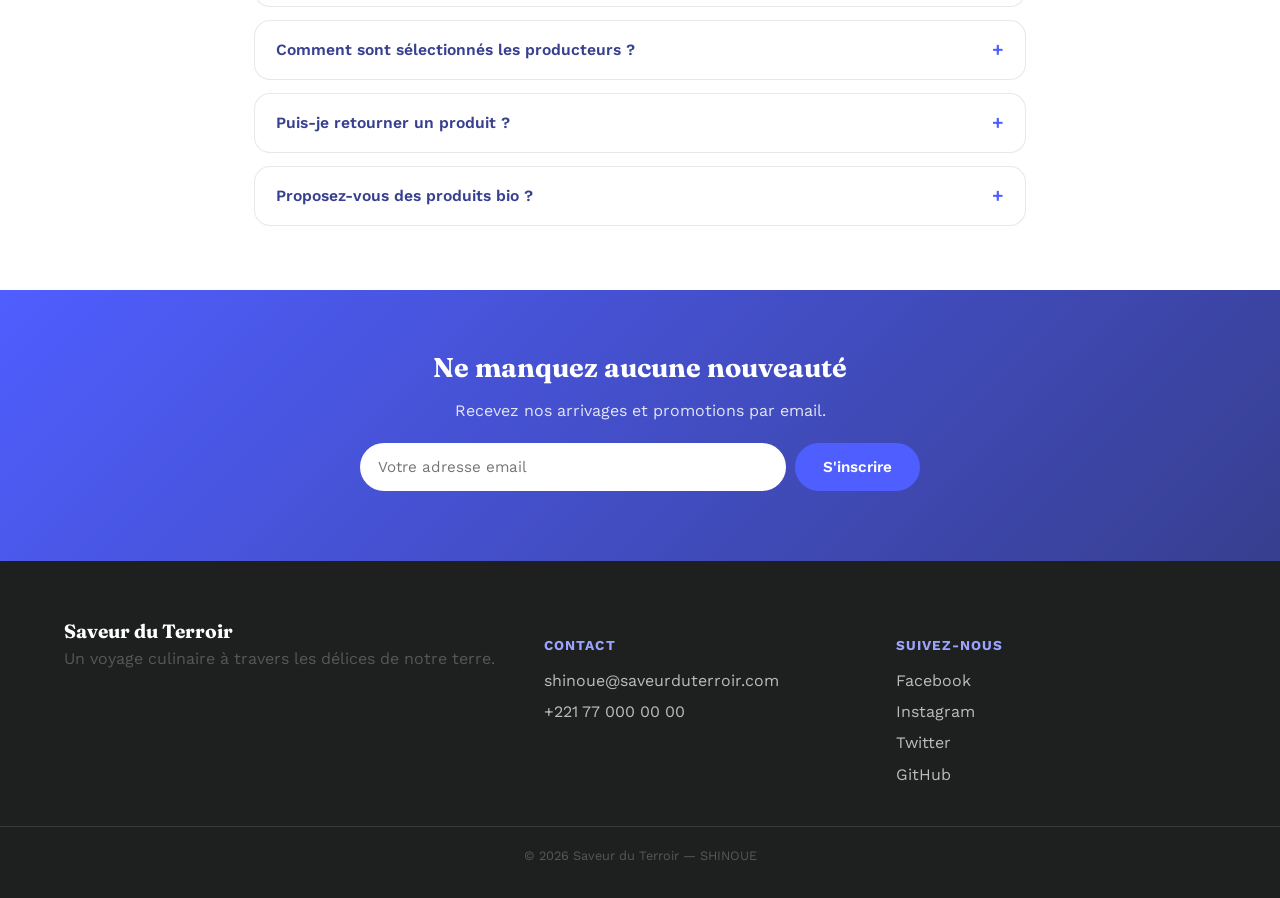
==== commit 702613de: "Update index.html" ====
--- a/index.html
+++ b/index.html
@@ -215,7 +215,7 @@
     </div>
   </div>
   <div class="footer-bottom">
-    <p>© 2026 Saveur du Terroir — <span data-i18n="footer.school">SHINOUE</span></p>
+    <p>© 2026 Saveur du Terroir — <span>SHINOUE</span></p>
   </div>
 </footer>
 
--- a/style.css
+++ b/style.css
@@ -186,7 +186,7 @@
   position:relative; color:#fff; overflow:hidden;
   background:
     linear-gradient(160deg, rgba(55,63,143,.94), rgba(79,94,255,.88)),
-    url('assets/hero-bg.png');
+    url('hero-bg.png');
   background-size: cover, 340px;
   background-position: center, center;
   background-blend-mode: normal, luminosity;
@@ -243,6 +243,33 @@
 .cart-footer{ padding:1.2rem 1.4rem; border-top:1px solid var(--color-line); background:var(--color-surface); }
 .cart-total-row{ display:flex; justify-content:space-between; margin-bottom:1rem; font-size:1.05rem; }
 
+/* Order confirmation (replaces "commande simulée" alert) */
+.order-confirmation{ text-align:center; padding:2rem 1rem; }
+.order-check{
+  width:56px; height:56px; margin:0 auto 1rem; border-radius:50%;
+  background:var(--color-primary); color:#fff; font-size:1.6rem; font-weight:700;
+  display:flex; align-items:center; justify-content:center;
+  animation: popIn .4s var(--ease);
+}
+@keyframes popIn{ from{ transform:scale(0); opacity:0; } to{ transform:scale(1); opacity:1; } }
+.order-confirmation h4{ font-family:var(--font-display); color:var(--color-primary-d); margin-bottom:.6rem; font-size:1.2rem; }
+.order-confirmation p{ font-size:.9rem; margin-bottom:1.4rem; }
+.order-confirmation strong{ color:var(--color-primary-d); }
+.order-delivery{ font-size:.85rem; color:var(--color-ink-soft); }
+.order-note{ font-size:.8rem; font-style:italic; color:var(--color-ink-soft); }
+
+/* Checkout delivery form (inside cart drawer) */
+.checkout-form-wrap{ flex:1; overflow-y:auto; padding:1rem 1.4rem; }
+.checkout-form-wrap form{ display:flex; flex-direction:column; gap:.9rem; }
+.checkout-form-wrap label{ display:flex; flex-direction:column; gap:.35rem; font-size:.82rem; font-weight:600; color:var(--color-ink); }
+.checkout-form-wrap input, .checkout-form-wrap textarea{
+  border:1px solid var(--color-line); border-radius:10px; padding:.65rem .8rem; font-family:inherit; font-size:.9rem;
+  transition: border-color .2s var(--ease);
+}
+.checkout-form-wrap input:focus, .checkout-form-wrap textarea:focus{ outline:none; border-color:var(--color-primary); }
+.checkout-form-actions{ display:flex; gap:.7rem; margin-top:.3rem; }
+.checkout-form-actions .btn{ flex:1; padding:.7em 1em; font-size:.85rem; }
+
 /* =========================== ABOUT / NOTRE HISTOIRE =========================== */
 .about-section{ background:var(--color-surface); padding:4rem 1.5rem; }
 .about-inner{ max-width:1100px; margin:0 auto; display:grid; grid-template-columns:1.3fr .9fr; gap:3rem; align-items:center; }
